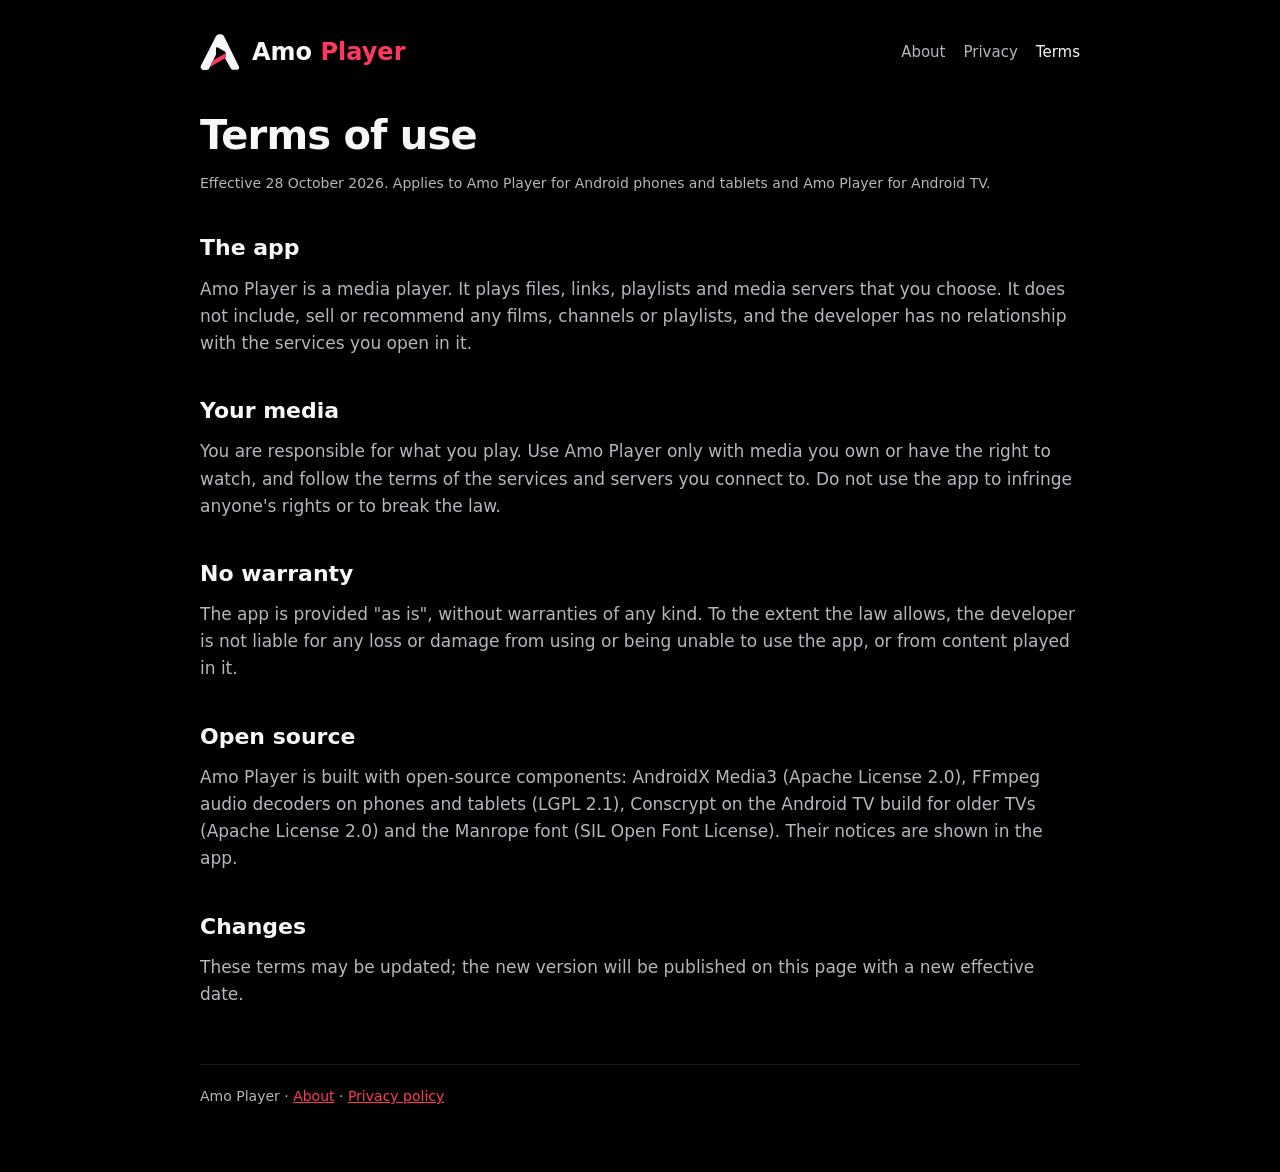
==== terms.html @ 7c49f741 "Amo Player site: about, privacy policy, terms" ====
<!DOCTYPE html>
<html lang="en">
<head>
<meta charset="utf-8">
<meta name="viewport" content="width=device-width, initial-scale=1">
<title>Amo Player terms of use</title>
<link rel="icon" href="icon.png">
<link rel="stylesheet" href="style.css">
</head>
<body>
<header>
  <a class="brand" href="./"><svg viewBox="0 0 1254 1254"><path fill="#F7F7F8" d="M603 67C560 68 526 91 500 136L32 1054C16 1085 19 1116 34 1141C52 1172 84 1187 125 1188H215C250 1188 276 1170 291 1139L493 731C499 719 501 710 501 697V510C501 491 512 479 528 476C540 474 549 478 561 485L789 620C800 627 805 638 805 652V784C805 798 799 808 783 820L966 1147C982 1174 1009 1187 1042 1187H1155C1191 1187 1217 1169 1226 1139C1232 1120 1229 1100 1219 1081L752 137C729 91 696 70 660 68C640 67 622 67 603 67Z"/><path fill="#FF385D" d="M805 657V787C805 798 801 806 792 812L307 1103L416 886L788 675C798 669 805 663 805 657Z"/></svg><span>Amo <span>Player</span></span></a>
  <nav><a href="./">About</a><a href="privacy.html">Privacy</a><a href="terms.html" aria-current="page">Terms</a></nav>
</header>

<h1>Terms of use</h1>
<p class="meta">Effective 28 October 2026. Applies to Amo Player for Android phones and tablets and Amo Player for Android TV.</p>

<h2>The app</h2>
<p>Amo Player is a media player. It plays files, links, playlists and media servers that you choose. It does not include, sell or recommend any films, channels or playlists, and the developer has no relationship with the services you open in it.</p>

<h2>Your media</h2>
<p>You are responsible for what you play. Use Amo Player only with media you own or have the right to watch, and follow the terms of the services and servers you connect to. Do not use the app to infringe anyone's rights or to break the law.</p>

<h2>No warranty</h2>
<p>The app is provided "as is", without warranties of any kind. To the extent the law allows, the developer is not liable for any loss or damage from using or being unable to use the app, or from content played in it.</p>

<h2>Open source</h2>
<p>Amo Player is built with open-source components: AndroidX Media3 (Apache License 2.0), FFmpeg audio decoders on phones and tablets (LGPL 2.1), Conscrypt on the Android TV build for older TVs (Apache License 2.0) and the Manrope font (SIL Open Font License). Their notices are shown in the app.</p>

<h2>Changes</h2>
<p>These terms may be updated; the new version will be published on this page with a new effective date.</p>

<footer>Amo Player · <a href="./">About</a> · <a href="privacy.html">Privacy policy</a></footer>
</body>
</html>
---- style.css ----
:root {
  --bg: #000; --s1: #0B0B0D; --s2: #141416; --accent: #FF385D;
  --text: #F7F7F8; --text-2: #B5B6BE; --border: rgba(255, 255, 255, 0.1);
}
* { box-sizing: border-box; margin: 0; padding: 0; }
html { background: var(--bg); }
body {
  max-width: 920px; margin: 0 auto; padding: 32px 20px 64px;
  color: var(--text); background: var(--bg);
  font: 17px/1.6 system-ui, -apple-system, "Segoe UI", Roboto, sans-serif;
}
a { color: var(--accent); }
header { display: flex; align-items: center; justify-content: space-between; gap: 16px; flex-wrap: wrap; margin-bottom: 40px; }
.brand { display: flex; align-items: center; gap: 12px; color: var(--text); text-decoration: none; font-size: 24px; font-weight: 800; }
.brand svg { width: 40px; height: 40px; }
.brand span span { color: var(--accent); }
nav { display: flex; gap: 18px; font-size: 15px; }
nav a { color: var(--text-2); text-decoration: none; }
nav a:hover, nav a[aria-current] { color: var(--text); }
h1 { font-size: 40px; line-height: 1.15; letter-spacing: -0.02em; margin-bottom: 14px; }
h2 { font-size: 22px; margin: 36px 0 10px; }
p, li { color: var(--text-2); }
p + p { margin-top: 12px; }
ul { padding-left: 22px; margin-top: 8px; }
li + li { margin-top: 6px; }
strong { color: var(--text); }
.lead { font-size: 20px; color: var(--text); max-width: 720px; }
.hero { width: 100%; height: auto; aspect-ratio: 16 / 9; object-fit: cover; border-radius: 16px; border: 1px solid var(--border); margin: 28px 0 8px; display: block; }
.cards { display: grid; grid-template-columns: repeat(auto-fit, minmax(240px, 1fr)); gap: 14px; margin-top: 28px; }
.card { background: var(--s2); border: 1px solid var(--border); border-radius: 14px; padding: 18px 20px; }
.card h3 { font-size: 18px; margin-bottom: 6px; }
.meta { font-size: 14px; color: var(--text-2); margin-top: 6px; }
footer { margin-top: 56px; padding-top: 20px; border-top: 1px solid var(--border); font-size: 14px; color: var(--text-2); }
.shots { display: grid; grid-template-columns: repeat(auto-fit, minmax(280px, 1fr)); gap: 14px; margin-top: 18px; }
.shots img { width: 100%; height: auto; border-radius: 12px; border: 1px solid var(--border); display: block; }
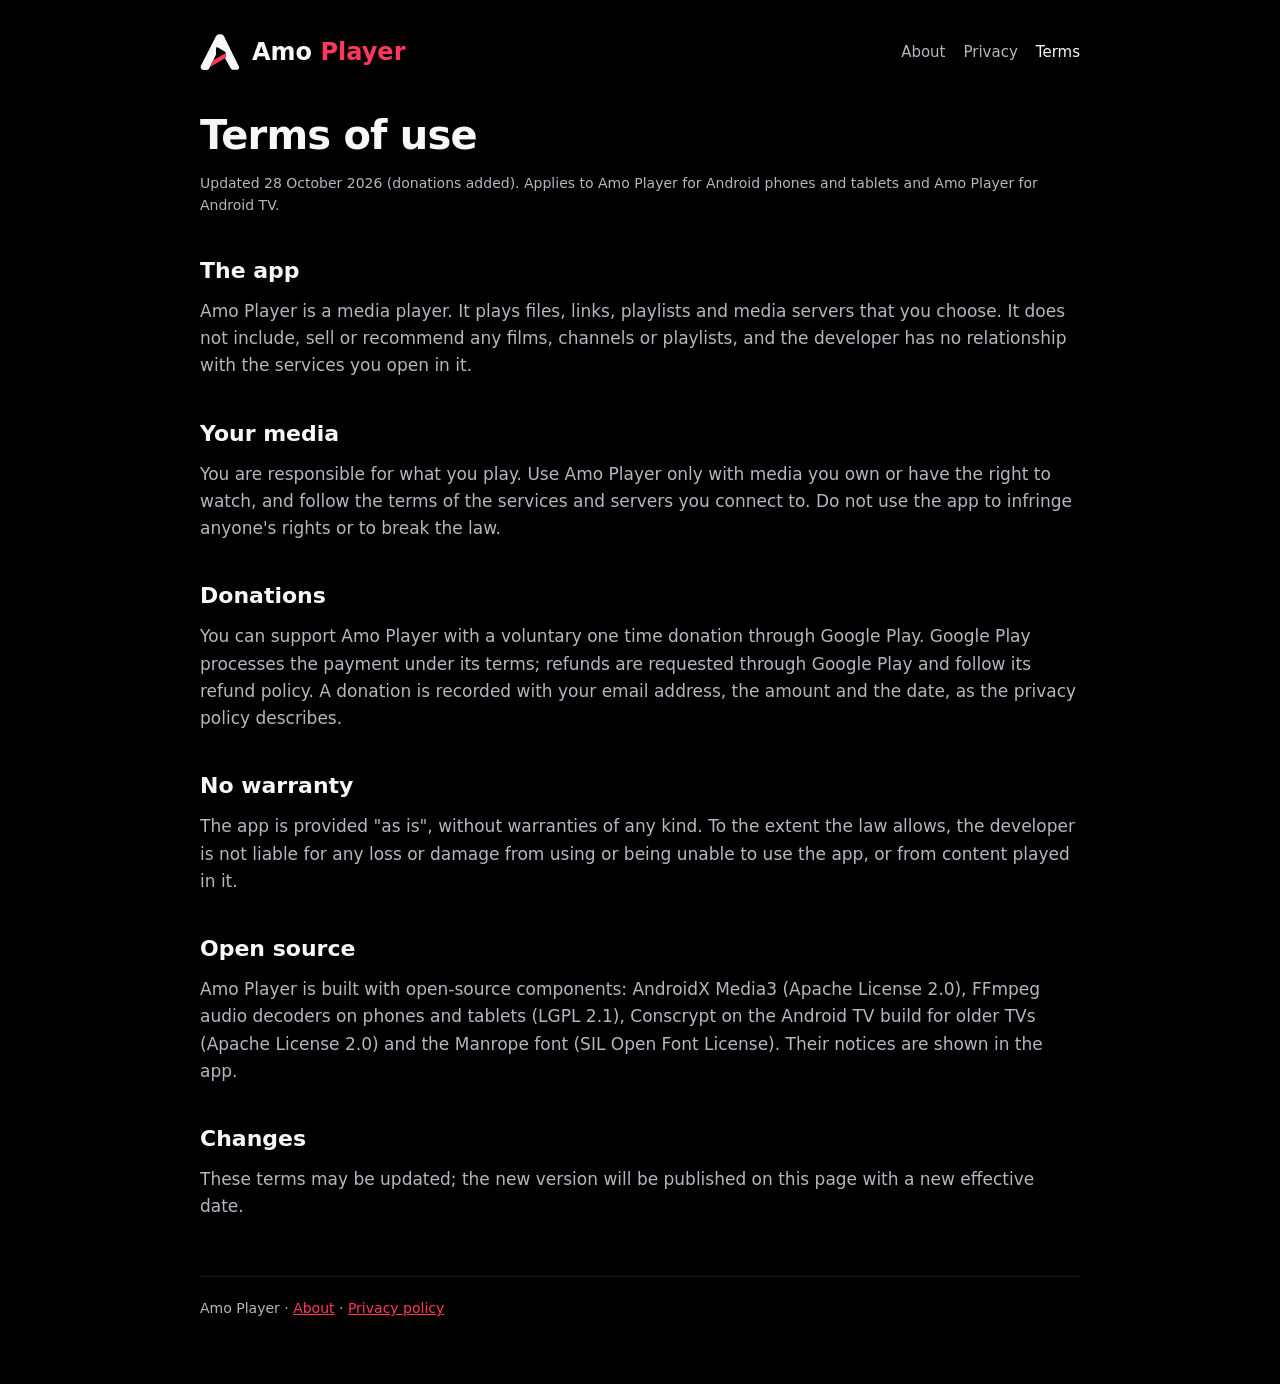
==== commit 229cfa68: "Privacy policy and terms: donations" ====
--- a/terms.html
+++ b/terms.html
@@ -14,13 +14,16 @@
 </header>
 
 <h1>Terms of use</h1>
-<p class="meta">Effective 28 October 2026. Applies to Amo Player for Android phones and tablets and Amo Player for Android TV.</p>
+<p class="meta">Updated 28 October 2026 (donations added). Applies to Amo Player for Android phones and tablets and Amo Player for Android TV.</p>
 
 <h2>The app</h2>
 <p>Amo Player is a media player. It plays files, links, playlists and media servers that you choose. It does not include, sell or recommend any films, channels or playlists, and the developer has no relationship with the services you open in it.</p>
 
 <h2>Your media</h2>
 <p>You are responsible for what you play. Use Amo Player only with media you own or have the right to watch, and follow the terms of the services and servers you connect to. Do not use the app to infringe anyone's rights or to break the law.</p>
+
+<h2>Donations</h2>
+<p>You can support Amo Player with a voluntary one time donation through Google Play. Google Play processes the payment under its terms; refunds are requested through Google Play and follow its refund policy. A donation is recorded with your email address, the amount and the date, as the privacy policy describes.</p>
 
 <h2>No warranty</h2>
 <p>The app is provided "as is", without warranties of any kind. To the extent the law allows, the developer is not liable for any loss or damage from using or being unable to use the app, or from content played in it.</p>
